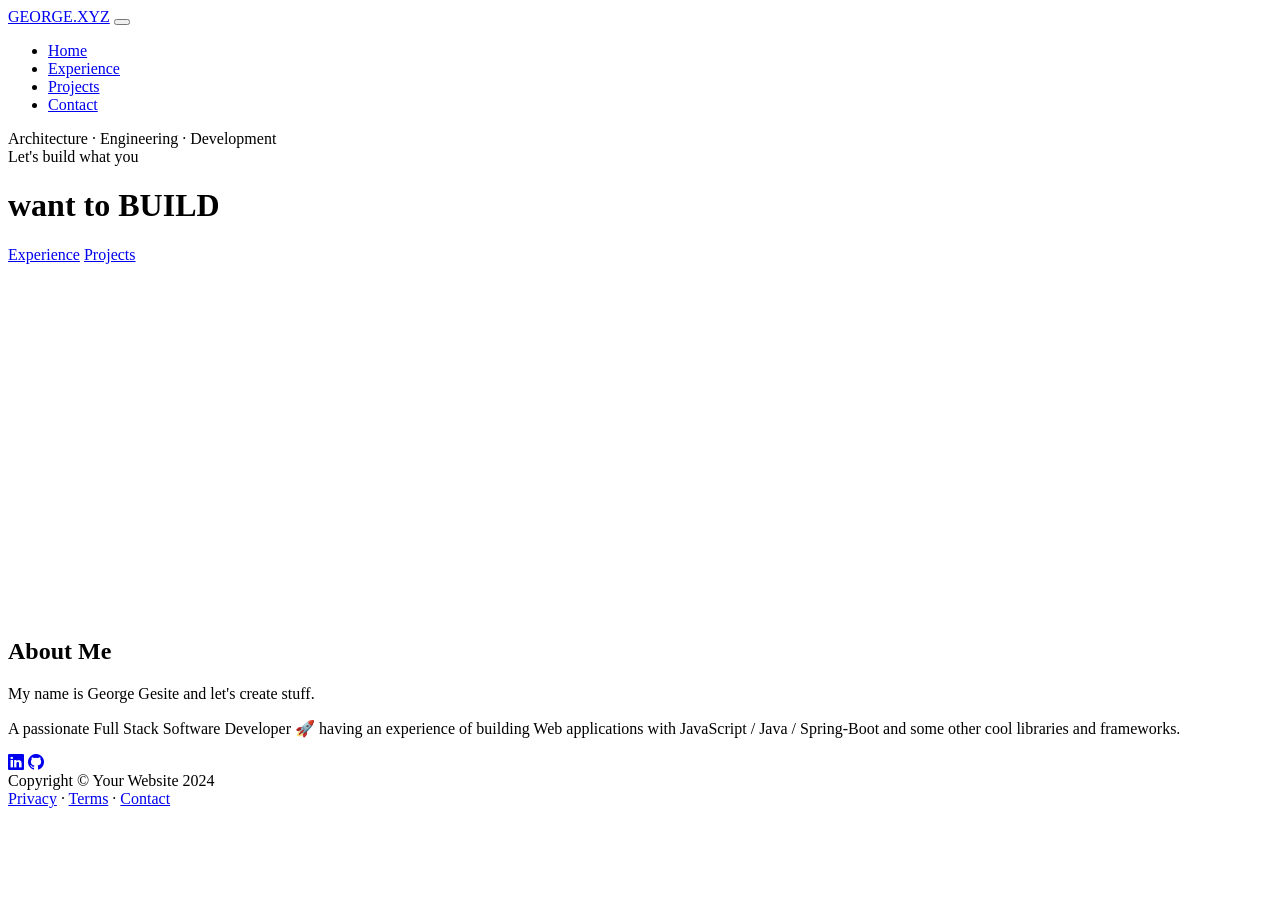
==== index.html @ ce818d2e "upload portfolio" ====
<!DOCTYPE html>
<html lang="en">
  <head>
    <meta charset="utf-8" />
    <meta
      name="viewport"
      content="width=device-width, initial-scale=1, shrink-to-fit=no"
    />
    <meta name="description" content="" />
    <meta name="author" content="" />
    <title>george.xyz</title>
    <!-- Favicon-->
    <link rel="icon" type="image/x-icon" href="assets/favicon.ico" />
    <!-- Custom Google font-->
    <link rel="preconnect" href="https://fonts.googleapis.com" />
    <link rel="preconnect" href="https://fonts.gstatic.com" crossorigin />
    <link
      href="https://fonts.googleapis.com/css2?family=Plus+Jakarta+Sans:wght@100;200;300;400;500;600;700;800;900&amp;display=swap"
      rel="stylesheet"
    />
    <!-- Bootstrap icons-->
    <link
      href="https://cdn.jsdelivr.net/npm/bootstrap-icons@1.8.1/font/bootstrap-icons.css"
      rel="stylesheet"
    />
    <!-- Core theme CSS (includes Bootstrap)-->
    <link href="css/styles.css" rel="stylesheet" />
  </head>
  <body class="d-flex flex-column h-100">
    <main class="flex-shrink-0">
      <!-- Navigation-->
      <nav class="navbar navbar-expand-lg navbar-light bg-white py-3">
        <div class="container px-5">
          <a class="navbar-brand" href="index.html"
            ><span class="fw-bolder text-primary">GEORGE.XYZ</span></a
          >
          <button
            class="navbar-toggler"
            type="button"
            data-bs-toggle="collapse"
            data-bs-target="#navbarSupportedContent"
            aria-controls="navbarSupportedContent"
            aria-expanded="false"
            aria-label="Toggle navigation"
          >
            <span class="navbar-toggler-icon"></span>
          </button>
          <div class="collapse navbar-collapse" id="navbarSupportedContent">
            <ul class="navbar-nav ms-auto mb-2 mb-lg-0 small fw-bolder">
              <li class="nav-item">
                <a class="nav-link" href="index.html">Home</a>
              </li>
              <li class="nav-item">
                <a class="nav-link" href="experience.html">Experience</a>
              </li>
              <li class="nav-item">
                <a class="nav-link" href="projects.html">Projects</a>
              </li>
              <li class="nav-item">
                <a class="nav-link" href="contact.html">Contact</a>
              </li>
            </ul>
          </div>
        </div>
      </nav>
      <!-- Header-->
      <header class="py-5">
        <div class="container px-5 pb-5">
          <div class="row gx-5 align-items-center justify-content-center">
            <div class="col-xxl-5">
              <!-- Header text content-->
              <div class="text-center text-xxl-start">
                <div
                  class="badge bg-gradient-primary-to-secondary text-white mb-4"
                >
                  <div class="text-uppercase">
                    Architecture &middot; Engineering &middot; Development
                  </div>
                </div>
                <div class="fs-3 fw-light text-muted">Let's build what you</div>
                <h1 class="display-3 fw-bolder mb-5">
                  <span class="text-gradient d-inline">want to BUILD</span>
                </h1>
                <div
                  class="d-grid gap-3 d-sm-flex justify-content-sm-center justify-content-xxl-start mb-3"
                >
                  <a
                    class="btn btn-primary btn-lg px-5 py-3 me-sm-3 fs-6 fw-bolder"
                    href="experience.html"
                    >Experience</a
                  >
                  <a
                    class="btn btn-outline-dark btn-lg px-5 py-3 fs-6 fw-bolder"
                    href="projects.html"
                    >Projects</a
                  >
                </div>
              </div>
            </div>
            <div class="col-xxl-5">
              <iframe
                src="https://giphy.com/embed/JqmupuTVZYaQX5s094"
                width="480"
                height="350"
                frameborder="0"
                class="giphy-embed"
                allowfullscreen
              ></iframe>
            </div>
          </div>
        </div>
      </header>
      <!-- About Section-->
      <section class="bg-light py-5">
        <div class="container px-5">
          <div class="row gx-5 justify-content-center">
            <div class="col-xxl-8">
              <div class="text-center my-5">
                <h2 class="display-5 fw-bolder">
                  <span class="text-gradient d-inline">About Me</span>
                </h2>
                <p class="lead fw-light mb-4">
                  My name is George Gesite and let's create stuff.
                </p>
                <p class="text-muted">
                  A passionate Full Stack Software Developer 🚀 having an
                  experience of building Web applications with JavaScript / Java
                  / Spring-Boot and some other cool libraries and frameworks.
                </p>
                <div class="d-flex justify-content-center fs-2 gap-4">
                  <a
                    class="text-gradient"
                    href="https://www.linkedin.com/in/george-gesite-106a61274/"
                    ><i class="bi bi-linkedin"></i
                  ></a>
                  <a
                    class="text-gradient"
                    href="https://github.com/georgegesite"
                    ><i class="bi bi-github"></i
                  ></a>
                </div>
              </div>
            </div>
          </div>
        </div>
      </section>
    </main>
    <!-- Footer-->
    <footer class="bg-white py-4 mt-auto">
      <div class="container px-5">
        <div
          class="row align-items-center justify-content-between flex-column flex-sm-row"
        >
          <div class="col-auto">
            <div class="small m-0">Copyright &copy; Your Website 2024</div>
          </div>
          <div class="col-auto">
            <a class="small" href="#!">Privacy</a>
            <span class="mx-1">&middot;</span>
            <a class="small" href="#!">Terms</a>
            <span class="mx-1">&middot;</span>
            <a class="small" href="#!">Contact</a>
          </div>
        </div>
      </div>
    </footer>
    <!-- Bootstrap core JS-->
    <script src="https://cdn.jsdelivr.net/npm/bootstrap@5.2.3/dist/js/bootstrap.bundle.min.js"></script>
    <!-- Core theme JS-->
    <script src="js/scripts.js"></script>
  </body>
</html>
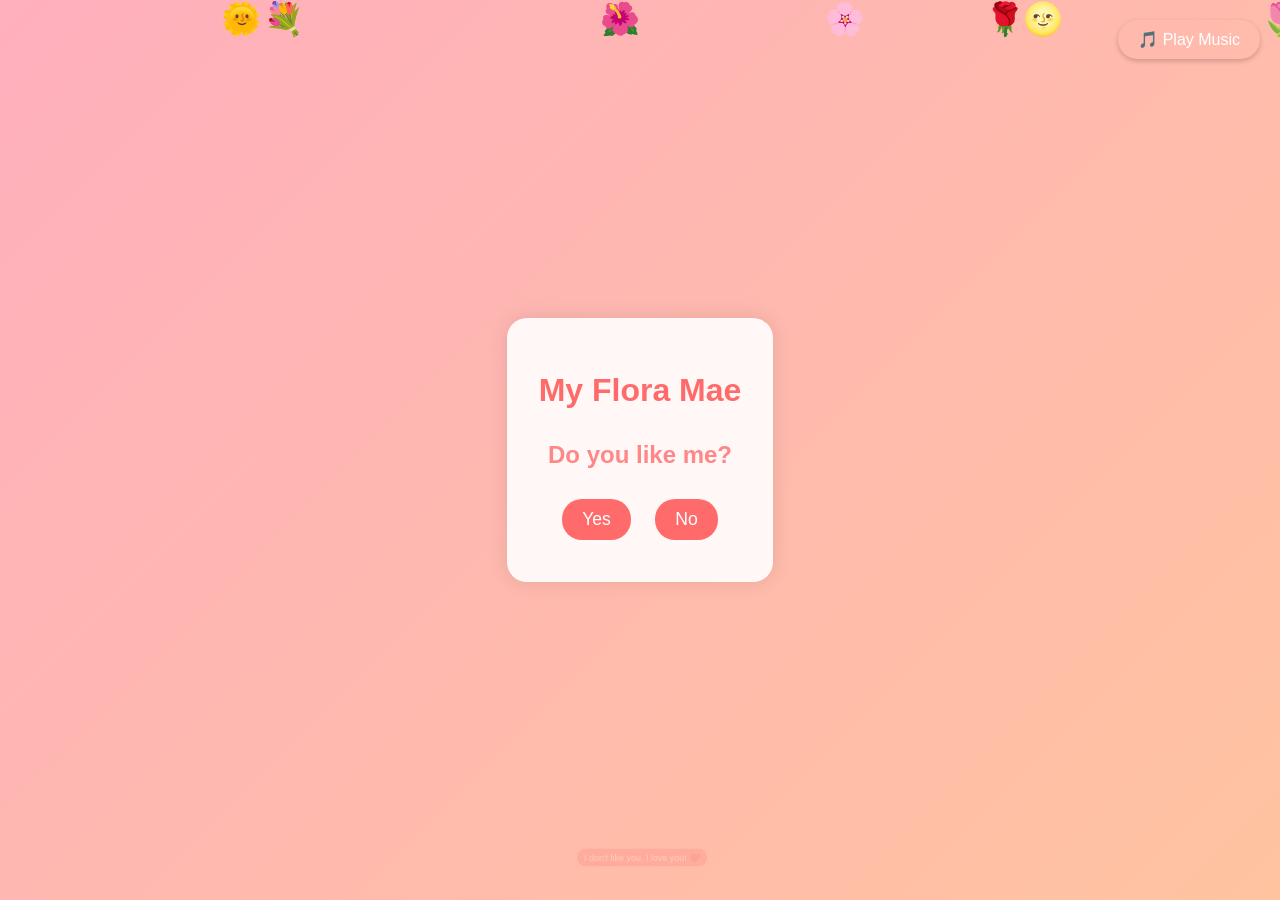
==== commit c7d82101: "[Chore]: Final implementation" ====
--- a/index.html
+++ b/index.html
@@ -1,172 +1,78 @@
 <!DOCTYPE html>
 <html lang="en">
-  <head>
-    <meta charset="utf-8" />
-    <meta
-      name="viewport"
-      content="width=device-width, initial-scale=1, shrink-to-fit=no"
-    />
-    <meta name="description" content="" />
-    <meta name="author" content="" />
-    <title>george.xyz</title>
-    <!-- Favicon-->
-    <link rel="icon" type="image/x-icon" href="assets/favicon.ico" />
-    <!-- Custom Google font-->
-    <link rel="preconnect" href="https://fonts.googleapis.com" />
-    <link rel="preconnect" href="https://fonts.gstatic.com" crossorigin />
-    <link
-      href="https://fonts.googleapis.com/css2?family=Plus+Jakarta+Sans:wght@100;200;300;400;500;600;700;800;900&amp;display=swap"
-      rel="stylesheet"
-    />
-    <!-- Bootstrap icons-->
-    <link
-      href="https://cdn.jsdelivr.net/npm/bootstrap-icons@1.8.1/font/bootstrap-icons.css"
-      rel="stylesheet"
-    />
-    <!-- Core theme CSS (includes Bootstrap)-->
-    <link href="css/styles.css" rel="stylesheet" />
-  </head>
-  <body class="d-flex flex-column h-100">
-    <main class="flex-shrink-0">
-      <!-- Navigation-->
-      <nav class="navbar navbar-expand-lg navbar-light bg-white py-3">
-        <div class="container px-5">
-          <a class="navbar-brand" href="index.html"
-            ><span class="fw-bolder text-primary">GEORGE.XYZ</span></a
-          >
-          <button
-            class="navbar-toggler"
-            type="button"
-            data-bs-toggle="collapse"
-            data-bs-target="#navbarSupportedContent"
-            aria-controls="navbarSupportedContent"
-            aria-expanded="false"
-            aria-label="Toggle navigation"
-          >
-            <span class="navbar-toggler-icon"></span>
-          </button>
-          <div class="collapse navbar-collapse" id="navbarSupportedContent">
-            <ul class="navbar-nav ms-auto mb-2 mb-lg-0 small fw-bolder">
-              <li class="nav-item">
-                <a class="nav-link" href="index.html">Home</a>
-              </li>
-              <li class="nav-item">
-                <a class="nav-link" href="experience.html">Experience</a>
-              </li>
-              <li class="nav-item">
-                <a class="nav-link" href="projects.html">Projects</a>
-              </li>
-              <li class="nav-item">
-                <a class="nav-link" href="contact.html">Contact</a>
-              </li>
-            </ul>
-          </div>
+<head>
+    <meta charset="UTF-8">
+    <meta name="viewport" content="width=device-width, initial-scale=1.0">
+    <!-- CUSTOMIZE: Browser tab title -->
+    <title>Important Question!</title>
+    <!-- Google Fonts -->
+    <link href="https://fonts.googleapis.com/css2?family=Dancing+Script:wght@400;700&family=Poppins:wght@300;400;600&display=swap" rel="stylesheet">
+    <!-- Styles -->
+    <link rel="stylesheet" href="styles.css">
+</head>
+<body>
+    <!-- Floating Background Elements -->
+    <div class="floating-elements">
+        <!-- Hearts and bears will be added here by JavaScript -->
+    </div>
+
+    <!-- Main Content Container -->
+    <div class="container">
+        <h1 id="valentineTitle"></h1>
+        
+        <!-- Music Player -->
+        <div id="musicControls" class="music-controls">
+            <button id="musicToggle" class="music-btn">🎵 Play Music</button>
+            <audio id="bgMusic" loop>
+                <source id="musicSource" type="audio/mpeg">
+                Your browser does not support the audio element.
+            </audio>
         </div>
-      </nav>
-      <!-- Header-->
-      <header class="py-5">
-        <div class="container px-5 pb-5">
-          <div class="row gx-5 align-items-center justify-content-center">
-            <div class="col-xxl-5">
-              <!-- Header text content-->
-              <div class="text-center text-xxl-start">
-                <div
-                  class="badge bg-gradient-primary-to-secondary text-white mb-4"
-                >
-                  <div class="text-uppercase">
-                    Architecture &middot; Engineering &middot; Development
-                  </div>
-                </div>
-                <div class="fs-3 fw-light text-muted">Let's build what you</div>
-                <h1 class="display-3 fw-bolder mb-5">
-                  <span class="text-gradient d-inline">want to BUILD</span>
-                </h1>
-                <div
-                  class="d-grid gap-3 d-sm-flex justify-content-sm-center justify-content-xxl-start mb-3"
-                >
-                  <a
-                    class="btn btn-primary btn-lg px-5 py-3 me-sm-3 fs-6 fw-bolder"
-                    href="experience.html"
-                    >Experience</a
-                  >
-                  <a
-                    class="btn btn-outline-dark btn-lg px-5 py-3 fs-6 fw-bolder"
-                    href="projects.html"
-                    >Projects</a
-                  >
-                </div>
-              </div>
+
+        <!-- First Question -->
+        <div class="question-section" id="question1">
+            <h2 id="question1Text"></h2>
+            <button class="cute-btn" onclick="moveButton(this)" id="yesBtn1"></button>
+            <button class="cute-btn" onclick="moveButton(this)" id="noBtn1"></button>
+            <!-- CUSTOMIZE: Secret answer text -->
+            <div class="secret-answer">
+                <button class="cute-btn special" onclick="showNextQuestion(2)" id="secretAnswerBtn"></button>
             </div>
-            <div class="col-xxl-5">
-              <iframe
-                src="https://giphy.com/embed/JqmupuTVZYaQX5s094"
-                width="480"
-                height="350"
-                frameborder="0"
-                class="giphy-embed"
-                allowfullscreen
-              ></iframe>
+        </div>
+
+        <!-- Second Question (Love Meter) -->
+        <div class="question-section hidden" id="question2">
+            <h2 id="question2Text"></h2>
+            <!-- Love meter settings: min="0" max="10000" -->
+            <div class="love-meter">
+                <input type="range" min="0" max="10000" value="100" class="slider" id="loveMeter">
+                <p>
+                    <span class="love-value-container"><span id="startText"></span> (<span id="loveValue">100</span>%)</span>
+                    <span id="extraLove" class="hidden"></span>
+                </p>
             </div>
-          </div>
+            <button class="cute-btn" onclick="showNextQuestion(3)" id="nextBtn"></button>
         </div>
-      </header>
-      <!-- About Section-->
-      <section class="bg-light py-5">
-        <div class="container px-5">
-          <div class="row gx-5 justify-content-center">
-            <div class="col-xxl-8">
-              <div class="text-center my-5">
-                <h2 class="display-5 fw-bolder">
-                  <span class="text-gradient d-inline">About Me</span>
-                </h2>
-                <p class="lead fw-light mb-4">
-                  My name is George Gesite and let's create stuff.
-                </p>
-                <p class="text-muted">
-                  A passionate Full Stack Software Developer 🚀 having an
-                  experience of building Web applications with JavaScript / Java
-                  / Spring-Boot and some other cool libraries and frameworks.
-                </p>
-                <div class="d-flex justify-content-center fs-2 gap-4">
-                  <a
-                    class="text-gradient"
-                    href="https://www.linkedin.com/in/george-gesite-106a61274/"
-                    ><i class="bi bi-linkedin"></i
-                  ></a>
-                  <a
-                    class="text-gradient"
-                    href="https://github.com/georgegesite"
-                    ><i class="bi bi-github"></i
-                  ></a>
-                </div>
-              </div>
-            </div>
-          </div>
+
+        <!-- Final Question -->
+        <div class="question-section hidden" id="question3">
+            <h2 id="question3Text"></h2>
+            <button class="cute-btn final-yes" onclick="celebrate()" id="yesBtn3"></button>
+            <button class="cute-btn" onclick="moveButton(this)" id="noBtn3"></button>
         </div>
-      </section>
-    </main>
-    <!-- Footer-->
-    <footer class="bg-white py-4 mt-auto">
-      <div class="container px-5">
-        <div
-          class="row align-items-center justify-content-between flex-column flex-sm-row"
-        >
-          <div class="col-auto">
-            <div class="small m-0">Copyright &copy; Your Website 2024</div>
-          </div>
-          <div class="col-auto">
-            <a class="small" href="#!">Privacy</a>
-            <span class="mx-1">&middot;</span>
-            <a class="small" href="#!">Terms</a>
-            <span class="mx-1">&middot;</span>
-            <a class="small" href="#!">Contact</a>
-          </div>
+
+        <!-- CUSTOMIZE: Celebration message -->
+        <div class="celebration hidden" id="celebration">
+            <h2 id="celebrationTitle"></h2>
+            <p class="celebration-text" id="celebrationMessage"></p>
+            <p class="celebration-text" id="celebrationEmojis"></p>
+            <img class="celebration-image" src="./assets/parisTicket.jpg" alt="Celebration"/>
         </div>
-      </div>
-    </footer>
-    <!-- Bootstrap core JS-->
-    <script src="https://cdn.jsdelivr.net/npm/bootstrap@5.2.3/dist/js/bootstrap.bundle.min.js"></script>
-    <!-- Core theme JS-->
-    <script src="js/scripts.js"></script>
-  </body>
-</html>
+    </div>
+
+    <!-- Scripts -->
+    <script src="config.js"></script>
+    <script src="theme.js"></script>
+    <script src="script.js"></script>
+</body>
+</html> 
--- a/styles.css
+++ b/styles.css
@@ -0,0 +1,336 @@
+/* CSS Variables - Will be updated by JavaScript */
+:root {
+    /* Colors */
+    --background-color-1: #ffafbd;
+    --background-color-2: #ffc3a0;
+    --button-color: #ff6b6b;
+    --button-hover: #ff8787;
+    --text-color: #ff4757;
+
+    /* Animations */
+    --float-duration: 15s;
+    --float-distance: 50px;
+    --bounce-speed: 0.5s;
+    --heart-explosion-size: 1.5;
+}
+
+body {
+    margin: 0;
+    min-height: 100vh;
+    display: flex;
+    justify-content: center;
+    align-items: center;
+    background: linear-gradient(135deg, var(--background-color-1), var(--background-color-2));
+    font-family: Arial, sans-serif;
+    overflow-x: hidden;
+}
+
+.container {
+    background: rgba(255, 255, 255, 0.9);
+    padding: 2rem;
+    border-radius: 20px;
+    box-shadow: 0 0 20px rgba(0, 0, 0, 0.1);
+    text-align: center;
+    max-width: 600px;
+    margin: 20px;
+    overflow: visible !important;
+}
+
+.celebration-image {
+    display: block;
+    margin: 20px auto 0;
+    max-width: 100%;      /* never wider than container */
+    height: auto;         /* keep aspect ratio */
+    border-radius: 16px;  /* optional: soft Valentine vibes */
+    box-shadow: 0 8px 20px rgba(0, 0, 0, 0.15);
+}
+
+.floating-elements {
+    position: fixed;
+    width: 100%;
+    height: 100%;
+    pointer-events: none;
+    z-index: 1;
+}
+
+.heart, .bear {
+    position: absolute;
+    font-size: 2rem;
+    animation: float var(--float-duration) linear infinite;
+}
+
+@keyframes float {
+    0% {
+        transform: translateY(100vh) translateX(0);
+    }
+    100% {
+        transform: translateY(-100px) translateX(var(--float-distance));
+    }
+}
+
+.cute-btn {
+    background: var(--button-color);
+    border: none;
+    padding: 10px 20px;
+    margin: 10px;
+    border-radius: 20px;
+    color: white;
+    font-size: 1.1rem;
+    cursor: pointer;
+    transition: transform 0.3s, background 0.3s;
+}
+
+@keyframes pulse {
+    0% { transform: scale(1); }
+    100% { transform: scale(1.4); }
+}
+
+.cute-btn.grow {
+    animation: pulse 0.6s infinite alternate;
+}
+
+.cute-btn:hover {
+    transform: scale(1.1);
+    background: var(--button-hover);
+}
+
+.hidden {
+    display: none;
+}
+
+.disabled-btn {
+    opacity: 0.7;
+    cursor: not-allowed;
+    pointer-events: none;
+}
+
+.secret-answer {
+    position: fixed;
+    bottom: 20px;
+    /* right: 20px; */
+    margin-top: 0;
+    opacity: 0.2;
+    transition: opacity 0.3s;
+    transform: scale(0.7);
+    z-index: 2;
+    animation: subtle-hint 2s infinite alternate;
+    animation-delay: 5s;
+}
+
+.secret-answer .cute-btn {
+    font-size: 0.8rem;
+    padding: 5px 10px;
+}
+
+.secret-answer:hover {
+    opacity: 1;
+    animation: none;
+}
+
+.love-meter {
+    position: relative;
+    width: 100%;
+    margin: 20px auto;
+    overflow: visible;
+    padding: 10px 0;
+}
+
+.love-meter p {
+    font-size: 1.2em;
+    margin: 15px 0;
+    color: var(--text-color);
+    transition: all 0.3s ease;
+    display: flex;
+    flex-direction: column;
+    align-items: center;
+    gap: 8px;
+}
+
+.slider {
+    width: 100%;
+    height: 25px;
+    background: linear-gradient(to right, #ff6b6b, #ff8787, #ffb8b8);
+    -webkit-appearance: none;
+    appearance: none;
+    outline: none;
+    position: relative;
+    border-radius: 15px;
+    box-shadow: 0 4px 15px rgba(255, 107, 107, 0.2);
+    transition: all 0.3s ease;
+}
+
+.slider:hover {
+    transform: scale(1.02);
+    box-shadow: 0 6px 20px rgba(255, 107, 107, 0.3);
+}
+
+/* Ensure track is visible */
+.slider::-webkit-slider-runnable-track,
+.slider::-moz-range-track {
+    width: 100%;
+    height: 25px;
+    background: linear-gradient(to right, #ff6b6b, #ff8787, #ffb8b8);
+    border-radius: 15px;
+    border: 2px solid rgba(255, 255, 255, 0.5);
+}
+
+/* Ensure thumb is properly styled */
+.slider::-webkit-slider-thumb {
+    -webkit-appearance: none;
+    width: 35px;
+    height: 35px;
+    background: linear-gradient(135deg, #ff4757, #ff6b6b);
+    border-radius: 50%;
+    cursor: pointer;
+    box-shadow: 0 2px 10px rgba(255, 71, 87, 0.3);
+    position: relative;
+    z-index: 10;
+    margin-top: -5px;
+    border: 3px solid white;
+    transition: all 0.2s ease;
+}
+
+.slider::-webkit-slider-thumb:hover {
+    transform: scale(1.1);
+    box-shadow: 0 4px 15px rgba(255, 71, 87, 0.4);
+}
+
+.slider::-moz-range-thumb {
+    width: 35px;
+    height: 35px;
+    background: linear-gradient(135deg, #ff4757, #ff6b6b);
+    border-radius: 50%;
+    cursor: pointer;
+    box-shadow: 0 2px 10px rgba(255, 71, 87, 0.3);
+    position: relative;
+    z-index: 10;
+    border: 3px solid white;
+    transition: all 0.2s ease;
+}
+
+.slider::-moz-range-thumb:hover {
+    transform: scale(1.1);
+    box-shadow: 0 4px 15px rgba(255, 71, 87, 0.4);
+}
+
+#extraLove {
+    color: #ff6b6b;
+    font-weight: bold;
+    animation: bounce 0.5s infinite alternate;
+    display: block;
+    padding: 5px 10px;
+    border-radius: 10px;
+    background: rgba(255, 107, 107, 0.1);
+    text-shadow: 0 2px 4px rgba(255, 71, 87, 0.2);
+    transition: all 0.3s ease;
+    margin-top: 5px;
+}
+
+#extraLove.super-love {
+    background: rgba(255, 107, 107, 0.2);
+    font-size: 1.2em;
+    padding: 8px 15px;
+    box-shadow: 0 4px 15px rgba(255, 71, 87, 0.2);
+}
+
+#loveValue {
+    font-weight: bold;
+    color: #ff4757;
+    font-size: 1.3em;
+    transition: all 0.3s ease;
+}
+
+.love-value-container {
+    display: inline-flex;
+    align-items: center;
+    gap: 5px;
+}
+
+@keyframes bounce {
+    from {
+        transform: scale(1);
+    }
+    to {
+        transform: scale(1.2);
+    }
+}
+
+.hearts-explosion {
+    font-size: 2rem;
+    animation: explode 1s ease-out forwards;
+    margin-top: 30px;
+}
+
+@keyframes explode {
+    0% {
+        transform: scale(0);
+    }
+    50% {
+        transform: scale(var(--heart-explosion-size));
+    }
+    100% {
+        transform: scale(1);
+    }
+}
+
+h1, h2 {
+    font-family: Arial, sans-serif;
+    font-weight: 700;
+}
+
+h1 {
+    color: #ff6b6b;
+    margin-bottom: 2rem;
+}
+
+h2 {
+    color: #ff8787;
+}
+
+.super-love {
+    font-size: 1.5em;
+    color: #ff4757;
+    font-weight: bold;
+    transform: scale(1.2);
+    display: inline-block;
+    text-shadow: 2px 2px 4px rgba(255, 71, 87, 0.3);
+}
+
+
+.celebration-text {
+    font-size: 3em;
+    color: #ff4757;
+    font-weight: bold;
+    margin: 30px 0;
+    animation: bounce var(--bounce-speed) infinite alternate;
+    text-shadow: 2px 2px 4px rgba(255, 71, 87, 0.3);
+}
+
+@keyframes subtle-hint {
+    0% { opacity: 0.2; }
+    100% { opacity: 0.3; }
+}
+
+.music-controls {
+    position: fixed;
+    top: 20px;
+    right: 20px;
+    z-index: 1000;
+}
+
+.music-btn {
+    background: var(--primary-color);
+    color: white;
+    border: none;
+    padding: 10px 20px;
+    border-radius: 20px;
+    cursor: pointer;
+    font-size: 16px;
+    transition: all 0.3s ease;
+    box-shadow: 0 2px 5px rgba(0,0,0,0.2);
+}
+
+.music-btn:hover {
+    transform: scale(1.05);
+    background: var(--secondary-color);
+} 
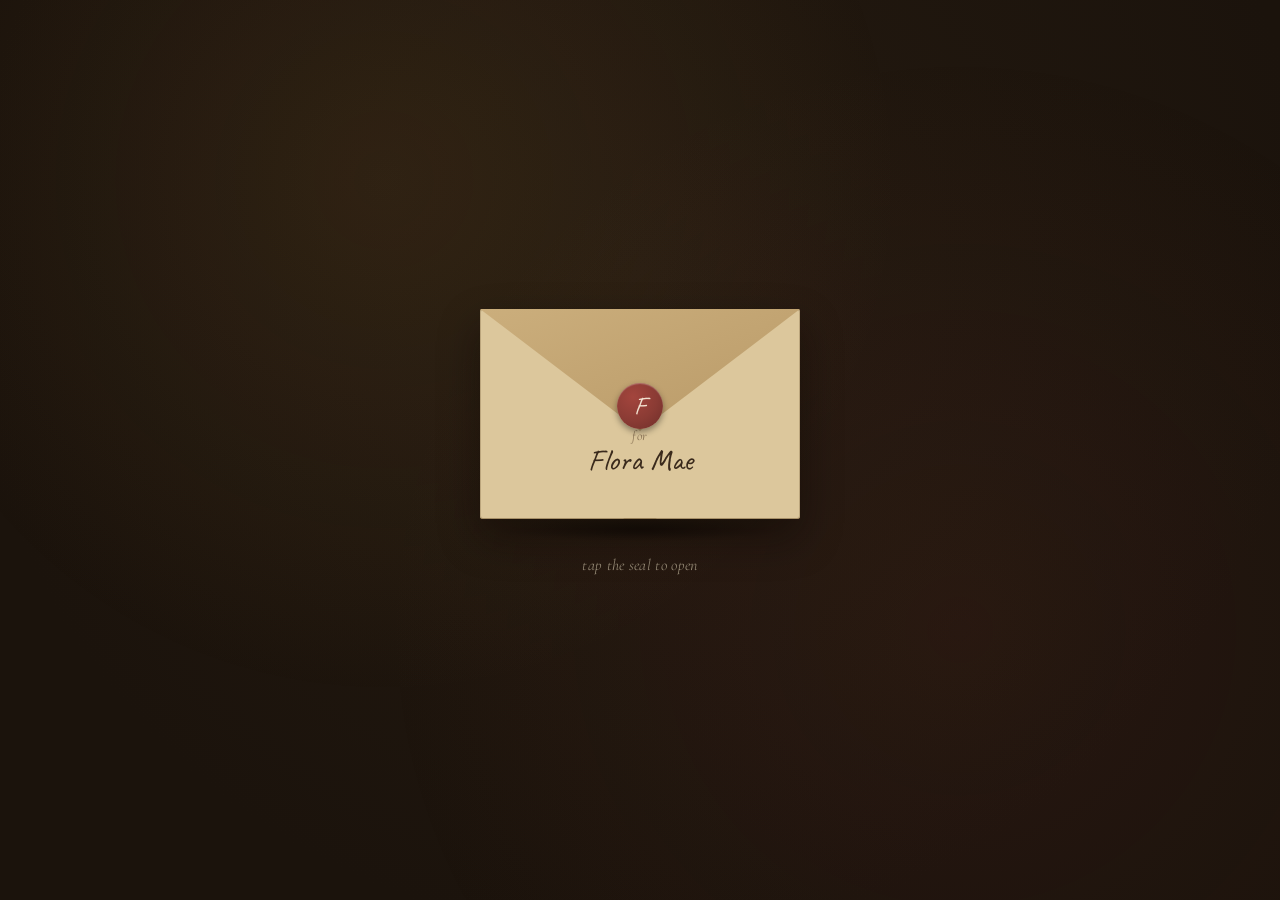
==== commit 454cd78f: "Init Commit: Sept" ====
--- a/index.html
+++ b/index.html
@@ -1,78 +1,54 @@
 <!DOCTYPE html>
 <html lang="en">
 <head>
-    <meta charset="UTF-8">
-    <meta name="viewport" content="width=device-width, initial-scale=1.0">
-    <!-- CUSTOMIZE: Browser tab title -->
-    <title>Important Question!</title>
-    <!-- Google Fonts -->
-    <link href="https://fonts.googleapis.com/css2?family=Dancing+Script:wght@400;700&family=Poppins:wght@300;400;600&display=swap" rel="stylesheet">
-    <!-- Styles -->
-    <link rel="stylesheet" href="styles.css">
+<meta charset="UTF-8">
+<meta name="viewport" content="width=device-width, initial-scale=1.0">
+<title>For Flora Mae</title>
+<link rel="preconnect" href="https://fonts.googleapis.com">
+<link rel="preconnect" href="https://fonts.gstatic.com" crossorigin>
+<link href="https://fonts.googleapis.com/css2?family=Caveat:wght@500;600&family=EB+Garamond:ital,wght@0,400;0,500;1,400&family=Cormorant+Garamond:ital@1&display=swap" rel="stylesheet">
+<link rel="stylesheet" href="style.css">
 </head>
 <body>
-    <!-- Floating Background Elements -->
-    <div class="floating-elements">
-        <!-- Hearts and bears will be added here by JavaScript -->
-    </div>
 
-    <!-- Main Content Container -->
-    <div class="container">
-        <h1 id="valentineTitle"></h1>
-        
-        <!-- Music Player -->
-        <div id="musicControls" class="music-controls">
-            <button id="musicToggle" class="music-btn">🎵 Play Music</button>
-            <audio id="bgMusic" loop>
-                <source id="musicSource" type="audio/mpeg">
-                Your browser does not support the audio element.
-            </audio>
-        </div>
+  <!-- ambient drifting light, purely decorative -->
+  <div class="haze" aria-hidden="true"></div>
 
-        <!-- First Question -->
-        <div class="question-section" id="question1">
-            <h2 id="question1Text"></h2>
-            <button class="cute-btn" onclick="moveButton(this)" id="yesBtn1"></button>
-            <button class="cute-btn" onclick="moveButton(this)" id="noBtn1"></button>
-            <!-- CUSTOMIZE: Secret answer text -->
-            <div class="secret-answer">
-                <button class="cute-btn special" onclick="showNextQuestion(2)" id="secretAnswerBtn"></button>
-            </div>
-        </div>
+  <!-- STAGE ONE: the closed envelope -->
+  <main id="envelope-stage" class="stage">
+    <button id="envelope" class="envelope" aria-label="Open the letter">
+      <span class="envelope__shadow" aria-hidden="true"></span>
+      <span class="envelope__back" aria-hidden="true"></span>
+      <span class="envelope__flap" aria-hidden="true"></span>
+      <span class="envelope__body" aria-hidden="true"></span>
+      <span class="envelope__seal" aria-hidden="true">F</span>
+      <span class="envelope__label">
+        <span class="envelope__to">for</span>
+        <span class="envelope__name">Flora Mae</span>
+      </span>
+    </button>
+    <p class="stage__hint">tap the seal to open</p>
+  </main>
 
-        <!-- Second Question (Love Meter) -->
-        <div class="question-section hidden" id="question2">
-            <h2 id="question2Text"></h2>
-            <!-- Love meter settings: min="0" max="10000" -->
-            <div class="love-meter">
-                <input type="range" min="0" max="10000" value="100" class="slider" id="loveMeter">
-                <p>
-                    <span class="love-value-container"><span id="startText"></span> (<span id="loveValue">100</span>%)</span>
-                    <span id="extraLove" class="hidden"></span>
-                </p>
-            </div>
-            <button class="cute-btn" onclick="showNextQuestion(3)" id="nextBtn"></button>
-        </div>
+  <!-- STAGE TWO: the unfolded letter -->
+  <section id="letter-stage" class="stage stage--letter" aria-hidden="true">
+    <article class="letter">
+      <header class="letter__head">
+        <p class="letter__place-date" id="letter-date"></p>
+      </header>
 
-        <!-- Final Question -->
-        <div class="question-section hidden" id="question3">
-            <h2 id="question3Text"></h2>
-            <button class="cute-btn final-yes" onclick="celebrate()" id="yesBtn3"></button>
-            <button class="cute-btn" onclick="moveButton(this)" id="noBtn3"></button>
-        </div>
+      <p class="letter__recipient" id="letter-recipient"></p>
 
-        <!-- CUSTOMIZE: Celebration message -->
-        <div class="celebration hidden" id="celebration">
-            <h2 id="celebrationTitle"></h2>
-            <p class="celebration-text" id="celebrationMessage"></p>
-            <p class="celebration-text" id="celebrationEmojis"></p>
-            <img class="celebration-image" src="./assets/parisTicket.jpg" alt="Celebration"/>
-        </div>
-    </div>
+      <div class="letter__body" id="letter-body"></div>
 
-    <!-- Scripts -->
-    <script src="config.js"></script>
-    <script src="theme.js"></script>
-    <script src="script.js"></script>
+      <footer class="letter__sign" id="letter-sign">
+        <p class="letter__closing" id="letter-closing"></p>
+        <p class="letter__signature" id="letter-signature"></p>
+      </footer>
+    </article>
+  </section>
+
+  <script src="data.js"></script>
+  <script src="script.js"></script>
 </body>
-</html> +</html>
--- a/style.css
+++ b/style.css
@@ -0,0 +1,442 @@
+/* ============================================================
+   Tokens
+   ============================================================ */
+:root {
+  --dusk-1: #1b130c;
+  --dusk-2: #241a10;
+
+  --paper: #f1e5c9;
+  --paper-deep: #e6d6ab;
+  --paper-edge: #d9c495;
+
+  --ink: #3a2a1c;
+  --ink-soft: #6b543a;
+  --ink-faint: #9b8262;
+
+  --wine: #8a3b34;
+  --wine-deep: #6e2e29;
+  --gold: #b9863f;
+
+  --envelope-front: #dcc79c;
+  --envelope-flap: #cbae7c;
+  --envelope-flap-shade: #b99a68;
+
+  --font-hand: 'Caveat', cursive;
+  --font-body: 'EB Garamond', serif;
+  --font-italic: 'Cormorant Garamond', serif;
+
+  --ease: cubic-bezier(0.6, 0, 0.15, 1);
+}
+
+* { box-sizing: border-box; }
+
+html, body {
+  margin: 0;
+  padding: 0;
+  min-height: 100%;
+  background: radial-gradient(ellipse at 50% 30%, var(--dusk-2), var(--dusk-1) 75%);
+  color: var(--ink);
+  font-family: var(--font-body);
+  overflow-x: hidden;
+}
+
+body { position: relative; }
+
+button { font: inherit; }
+
+:focus-visible {
+  outline: 2px solid var(--gold);
+  outline-offset: 4px;
+}
+
+/* faint drifting warmth in the background, like candlelight on a wall */
+.haze {
+  position: fixed;
+  inset: 0;
+  pointer-events: none;
+  z-index: 0;
+  background:
+    radial-gradient(circle at 30% 20%, rgba(185, 134, 63, 0.10), transparent 45%),
+    radial-gradient(circle at 75% 70%, rgba(138, 59, 52, 0.10), transparent 50%);
+  animation: haze-drift 18s ease-in-out infinite alternate;
+}
+
+@keyframes haze-drift {
+  from { transform: translate3d(0, 0, 0) scale(1); }
+  to   { transform: translate3d(-2%, 2%, 0) scale(1.05); }
+}
+
+/* ============================================================
+   Stage shell
+   ============================================================ */
+.stage {
+  position: relative;
+  z-index: 1;
+  min-height: 100svh;
+  display: flex;
+  flex-direction: column;
+  align-items: center;
+  justify-content: center;
+  padding: 2rem 1.25rem;
+}
+
+.stage--letter {
+  display: none;
+  min-height: 100svh;
+  align-items: flex-start;
+  padding: 4rem 1.25rem 6rem;
+  opacity: 0;
+  transition: opacity 0.9s var(--ease);
+}
+
+.stage--letter.is-visible {
+  display: flex;
+  opacity: 1;
+}
+
+#envelope-stage {
+  transition: opacity 0.6s var(--ease), transform 0.6s var(--ease);
+}
+
+#envelope-stage.is-leaving {
+  opacity: 0;
+  transform: scale(0.96);
+  pointer-events: none;
+}
+
+.stage__hint {
+  margin-top: 2.25rem;
+  font-family: var(--font-italic);
+  font-style: italic;
+  font-size: 1rem;
+  color: rgba(241, 229, 201, 0.55);
+  letter-spacing: 0.02em;
+}
+
+/* ============================================================
+   Envelope
+   ============================================================ */
+.envelope {
+  position: relative;
+  width: min(320px, 78vw);
+  height: min(210px, 51vw);
+  background: none;
+  border: none;
+  padding: 0;
+  cursor: pointer;
+  perspective: 1000px;
+  -webkit-tap-highlight-color: transparent;
+}
+
+.envelope__shadow {
+  position: absolute;
+  left: 6%;
+  right: 6%;
+  bottom: -22px;
+  height: 24px;
+  background: radial-gradient(ellipse, rgba(0,0,0,0.5), transparent 70%);
+  filter: blur(2px);
+  transition: opacity 0.6s var(--ease);
+}
+
+.envelope__back {
+  position: absolute;
+  inset: 0;
+  border-radius: 3px;
+  background: var(--envelope-flap-shade);
+}
+
+.envelope__body {
+  position: absolute;
+  inset: 0;
+  border-radius: 3px;
+  background: var(--envelope-front);
+  box-shadow:
+    0 18px 40px rgba(10, 6, 2, 0.45),
+    inset 0 0 0 1px rgba(90, 64, 30, 0.25);
+}
+
+.envelope__body::before,
+.envelope__body::after {
+  content: "";
+  position: absolute;
+  bottom: 0;
+  width: 55%;
+  height: 62%;
+  border-bottom: 1px solid rgba(90, 64, 30, 0.22);
+}
+
+.envelope__body::before {
+  left: 0;
+  border-right: 1px solid rgba(90, 64, 30, 0.22);
+  clip-path: polygon(0 100%, 0 0, 100% 100%);
+}
+
+.envelope__body::after {
+  right: 0;
+  border-left: 1px solid rgba(90, 64, 30, 0.22);
+  clip-path: polygon(100% 100%, 100% 0, 0 100%);
+}
+
+.envelope__flap {
+  position: absolute;
+  top: 0;
+  left: 0;
+  width: 100%;
+  height: 58%;
+  background: linear-gradient(160deg, var(--envelope-flap), var(--envelope-flap-shade));
+  clip-path: polygon(0 0, 100% 0, 50% 100%);
+  transform-origin: top center;
+  transform-style: preserve-3d;
+  transition: transform 1.1s var(--ease);
+  z-index: 3;
+  box-shadow: inset 0 -1px 0 rgba(90, 64, 30, 0.2);
+}
+
+.envelope__seal {
+  position: absolute;
+  top: 46%;
+  left: 50%;
+  width: 46px;
+  height: 46px;
+  transform: translate(-50%, -50%);
+  border-radius: 50%;
+  background: radial-gradient(circle at 35% 30%, #a3453d, var(--wine) 55%, var(--wine-deep) 100%);
+  box-shadow: 0 3px 6px rgba(0,0,0,0.4), inset 0 1px 1px rgba(255,255,255,0.25);
+  color: #f1e0cf;
+  font-family: var(--font-hand);
+  font-size: 1.6rem;
+  line-height: 46px;
+  text-align: center;
+  z-index: 5;
+  transition: transform 0.6s var(--ease), opacity 0.6s var(--ease);
+}
+
+.envelope__label {
+  position: absolute;
+  left: 0;
+  right: 0;
+  bottom: 20%;
+  z-index: 2;
+  display: flex;
+  flex-direction: column;
+  align-items: center;
+  color: var(--ink-soft);
+}
+
+.envelope__to {
+  font-family: var(--font-italic);
+  font-style: italic;
+  font-size: 0.85rem;
+  letter-spacing: 0.04em;
+  opacity: 0.75;
+}
+
+.envelope__name {
+  font-family: var(--font-hand);
+  font-size: 1.9rem;
+  line-height: 1.1;
+  color: var(--ink);
+}
+
+/* --- opening sequence --- */
+#envelope-stage.is-opening .envelope__flap {
+  transform: rotateX(-165deg) translateY(1px);
+}
+
+#envelope-stage.is-opening .envelope__seal {
+  opacity: 0;
+  transform: translate(-50%, -50%) scale(0.4) rotate(12deg);
+}
+
+#envelope-stage.is-opening .envelope__shadow {
+  opacity: 0.5;
+}
+
+.envelope:hover .envelope__flap {
+  filter: brightness(1.04);
+}
+
+/* a sliver of paper rising out of the envelope once it opens */
+.envelope::after {
+  content: "";
+  position: absolute;
+  left: 12%;
+  right: 12%;
+  bottom: 34%;
+  height: 40%;
+  background: var(--paper);
+  border-radius: 2px 2px 0 0;
+  box-shadow: 0 -2px 6px rgba(0,0,0,0.15);
+  transform: translateY(20%);
+  opacity: 0;
+  transition: transform 0.8s 0.5s var(--ease), opacity 0.5s 0.5s var(--ease);
+  z-index: 2;
+}
+
+#envelope-stage.is-opening .envelope::after {
+  transform: translateY(-92%);
+  opacity: 1;
+}
+
+/* ============================================================
+   Letter
+   ============================================================ */
+.letter {
+  position: relative;
+  width: min(640px, 100%);
+  margin: 0 auto;
+  padding: clamp(2.25rem, 6vw, 4.5rem) clamp(1.5rem, 6vw, 4rem) 4rem;
+  background: var(--paper);
+  background-image:
+    linear-gradient(var(--paper), var(--paper)),
+    repeating-linear-gradient(
+      to bottom,
+      transparent 0,
+      transparent 168px,
+      rgba(107, 84, 58, 0.08) 169px,
+      transparent 170px
+    );
+  border-radius: 2px;
+  box-shadow:
+    0 30px 60px rgba(5, 3, 1, 0.5),
+    0 2px 0 var(--paper-edge);
+}
+
+.letter::before {
+  /* soft vignette + worn corner, suggests a page carried around a while */
+  content: "";
+  position: absolute;
+  inset: 0;
+  pointer-events: none;
+  background:
+    radial-gradient(ellipse at 8% 4%, rgba(107, 84, 58, 0.16), transparent 22%),
+    radial-gradient(ellipse at 96% 98%, rgba(107, 84, 58, 0.14), transparent 24%),
+    radial-gradient(ellipse at 50% 0%, rgba(0,0,0,0.05), transparent 30%);
+}
+
+.letter__head {
+  display: flex;
+  justify-content: flex-end;
+  margin-bottom: 1.5rem;
+}
+
+.letter__place-date {
+  margin: 0;
+  font-family: var(--font-italic);
+  font-style: italic;
+  font-size: 0.95rem;
+  color: var(--ink-faint);
+  opacity: 0;
+}
+
+.letter__recipient {
+  font-family: var(--font-hand);
+  font-size: clamp(2rem, 5vw, 2.6rem);
+  color: var(--ink);
+  margin: 0 0 1.75rem;
+  opacity: 0;
+}
+
+.letter__body {
+  display: flex;
+  flex-direction: column;
+  gap: 1.15rem;
+}
+
+.letter__body p {
+  margin: 0;
+  font-size: clamp(1.05rem, 2.1vw, 1.18rem);
+  line-height: 1.8;
+  color: var(--ink);
+  max-width: 62ch;
+  opacity: 0;
+  transform: translateY(10px);
+}
+
+.letter__sign {
+  margin-top: 2.5rem;
+  text-align: right;
+}
+
+.letter__closing {
+  margin: 0;
+  font-family: var(--font-italic);
+  font-style: italic;
+  font-size: 1.05rem;
+  color: var(--ink-soft);
+  opacity: 0;
+}
+
+.letter__signature {
+  margin: 0.15rem 0 0;
+  font-family: var(--font-hand);
+  font-size: clamp(2.1rem, 6vw, 2.8rem);
+  color: var(--wine-deep);
+  opacity: 0;
+}
+
+/* orchestrated reveal, played once when the letter stage becomes visible */
+.stage--letter.is-visible .letter__place-date,
+.stage--letter.is-visible .letter__recipient,
+.stage--letter.is-visible .letter__body p,
+.stage--letter.is-visible .letter__closing,
+.stage--letter.is-visible .letter__signature {
+  animation: rise-in 0.9s var(--ease) forwards;
+}
+
+.stage--letter.is-visible .letter__place-date { animation-delay: 0.05s; }
+.stage--letter.is-visible .letter__recipient  { animation-delay: 0.25s; }
+
+.stage--letter.is-visible .letter__body p:nth-child(1)  { animation-delay: 0.45s; }
+.stage--letter.is-visible .letter__body p:nth-child(2)  { animation-delay: 0.65s; }
+.stage--letter.is-visible .letter__body p:nth-child(3)  { animation-delay: 0.85s; }
+.stage--letter.is-visible .letter__body p:nth-child(4)  { animation-delay: 1.05s; }
+.stage--letter.is-visible .letter__body p:nth-child(5)  { animation-delay: 1.25s; }
+.stage--letter.is-visible .letter__body p:nth-child(6)  { animation-delay: 1.45s; }
+.stage--letter.is-visible .letter__body p:nth-child(7)  { animation-delay: 1.65s; }
+.stage--letter.is-visible .letter__body p:nth-child(8)  { animation-delay: 1.85s; }
+.stage--letter.is-visible .letter__body p:nth-child(9)  { animation-delay: 2.05s; }
+.stage--letter.is-visible .letter__body p:nth-child(10) { animation-delay: 2.25s; }
+
+.stage--letter.is-visible .letter__closing   { animation-delay: 2.5s; }
+.stage--letter.is-visible .letter__signature { animation-delay: 2.7s; }
+
+@keyframes rise-in {
+  to { opacity: 1; transform: translateY(0); }
+}
+
+/* ============================================================
+   Small screens
+   ============================================================ */
+@media (max-width: 420px) {
+  .letter { padding: 2rem 1.25rem 3rem; }
+  .letter__sign { text-align: left; }
+}
+
+/* ============================================================
+   Reduced motion
+   ============================================================ */
+@media (prefers-reduced-motion: reduce) {
+  .haze { animation: none; }
+
+  .envelope__flap,
+  .envelope__seal,
+  .envelope::after,
+  .envelope__shadow,
+  #envelope-stage {
+    transition: none !important;
+  }
+
+  .stage--letter { transition: none; }
+
+  .stage--letter.is-visible .letter__place-date,
+  .stage--letter.is-visible .letter__recipient,
+  .stage--letter.is-visible .letter__body p,
+  .stage--letter.is-visible .letter__closing,
+  .stage--letter.is-visible .letter__signature {
+    animation: none !important;
+    opacity: 1 !important;
+    transform: none !important;
+  }
+}
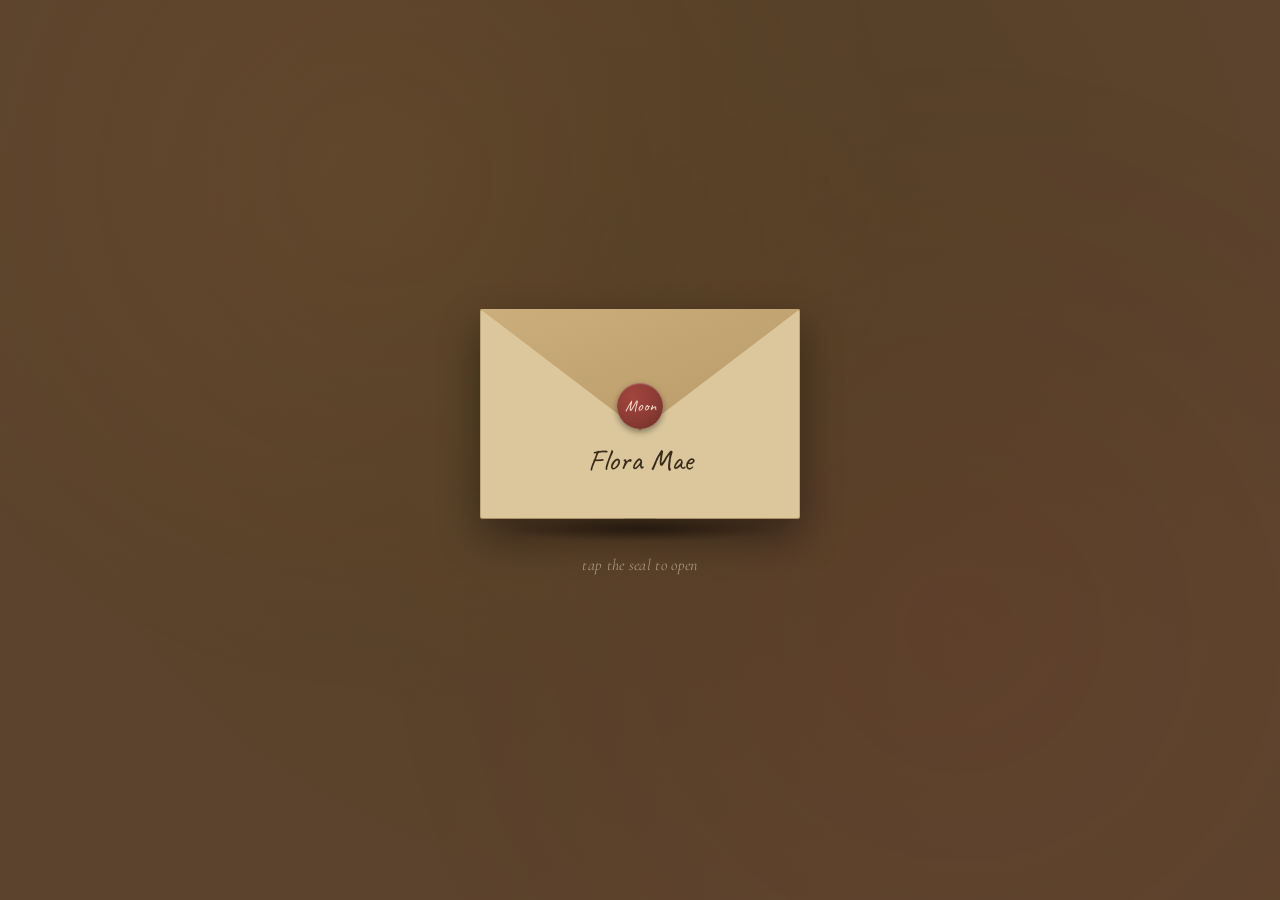
==== commit fe205304: "Final Commit: Love letter" ====
--- a/index.html
+++ b/index.html
@@ -21,9 +21,9 @@
       <span class="envelope__back" aria-hidden="true"></span>
       <span class="envelope__flap" aria-hidden="true"></span>
       <span class="envelope__body" aria-hidden="true"></span>
-      <span class="envelope__seal" aria-hidden="true">F</span>
+      <span class="envelope__seal" aria-hidden="true">Moon</span>
       <span class="envelope__label">
-        <span class="envelope__to">for</span>
+        <span class="envelope__to"></span>
         <span class="envelope__name">Flora Mae</span>
       </span>
     </button>
--- a/style.css
+++ b/style.css
@@ -2,8 +2,8 @@
    Tokens
    ============================================================ */
 :root {
-  --dusk-1: #1b130c;
-  --dusk-2: #241a10;
+  --dusk-1: #5c432d;
+  --dusk-2: #533e25;
 
   --paper: #f1e5c9;
   --paper-deep: #e6d6ab;
@@ -205,7 +205,7 @@
   box-shadow: 0 3px 6px rgba(0,0,0,0.4), inset 0 1px 1px rgba(255,255,255,0.25);
   color: #f1e0cf;
   font-family: var(--font-hand);
-  font-size: 1.6rem;
+  font-size: 1rem;
   line-height: 46px;
   text-align: center;
   z-index: 5;
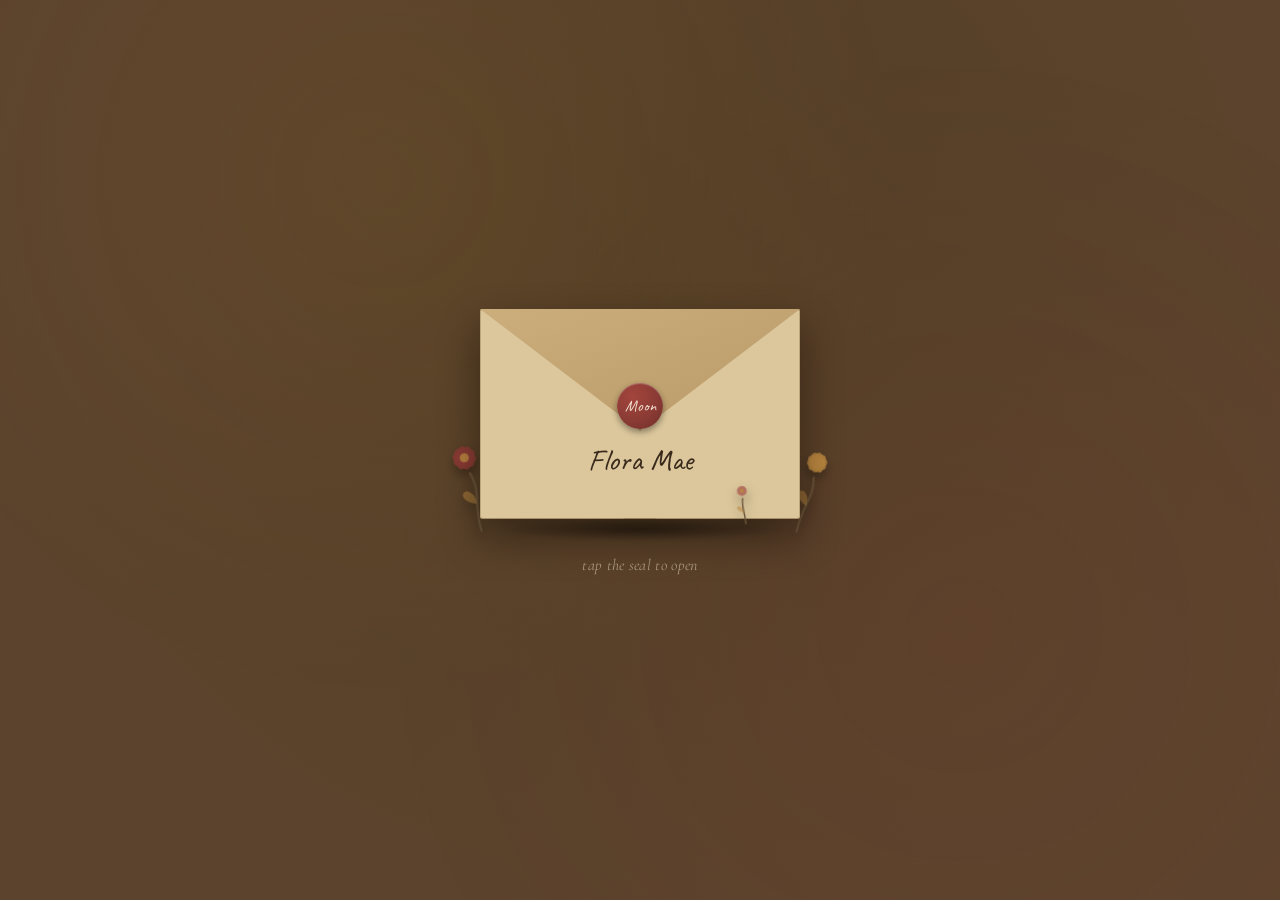
==== commit a33787e9: "Add flowers" ====
--- a/index.html
+++ b/index.html
@@ -16,17 +16,60 @@
 
   <!-- STAGE ONE: the closed envelope -->
   <main id="envelope-stage" class="stage">
-    <button id="envelope" class="envelope" aria-label="Open the letter">
-      <span class="envelope__shadow" aria-hidden="true"></span>
-      <span class="envelope__back" aria-hidden="true"></span>
-      <span class="envelope__flap" aria-hidden="true"></span>
-      <span class="envelope__body" aria-hidden="true"></span>
-      <span class="envelope__seal" aria-hidden="true">Moon</span>
-      <span class="envelope__label">
-        <span class="envelope__to"></span>
-        <span class="envelope__name">Flora Mae</span>
-      </span>
-    </button>
+    <div class="envelope-scene">
+
+      <!-- decorative flower sprigs, purely visual -->
+      <svg class="flower flower--left flower--wine" viewBox="0 0 70 110" aria-hidden="true">
+        <path class="flower__stem" d="M35 108 C33 80 45 66 38 44" />
+        <path class="flower__leaf" d="M37 78 C24 74 20 62 30 62 C37 66 38 72 37 78 Z" />
+        <g class="flower__head" transform="translate(36 26)">
+          <ellipse class="flower__petal" rx="7" ry="13" transform="rotate(0)" />
+          <ellipse class="flower__petal" rx="7" ry="13" transform="rotate(72)" />
+          <ellipse class="flower__petal" rx="7" ry="13" transform="rotate(144)" />
+          <ellipse class="flower__petal" rx="7" ry="13" transform="rotate(216)" />
+          <ellipse class="flower__petal" rx="7" ry="13" transform="rotate(288)" />
+          <circle class="flower__center" r="5" />
+        </g>
+      </svg>
+
+      <svg class="flower flower--right flower--gold" viewBox="0 0 70 110" aria-hidden="true">
+        <path class="flower__stem" d="M35 108 C37 78 26 64 33 42" />
+        <path class="flower__leaf" d="M33 76 C46 71 50 60 40 60 C33 64 32 70 33 76 Z" />
+        <g class="flower__head" transform="translate(34 24)">
+          <ellipse class="flower__petal" rx="6.5" ry="12" transform="rotate(0)" />
+          <ellipse class="flower__petal" rx="6.5" ry="12" transform="rotate(72)" />
+          <ellipse class="flower__petal" rx="6.5" ry="12" transform="rotate(144)" />
+          <ellipse class="flower__petal" rx="6.5" ry="12" transform="rotate(216)" />
+          <ellipse class="flower__petal" rx="6.5" ry="12" transform="rotate(288)" />
+          <circle class="flower__center" r="4.5" />
+        </g>
+      </svg>
+
+      <svg class="flower flower--small flower--rose" viewBox="0 0 70 110" aria-hidden="true">
+        <path class="flower__stem" d="M35 108 C36 90 30 80 34 64" />
+        <path class="flower__leaf" d="M33 88 C22 85 19 76 27 76 C32 79 33 84 33 88 Z" />
+        <g class="flower__head" transform="translate(34 50)">
+          <ellipse class="flower__petal" rx="5" ry="9" transform="rotate(0)" />
+          <ellipse class="flower__petal" rx="5" ry="9" transform="rotate(72)" />
+          <ellipse class="flower__petal" rx="5" ry="9" transform="rotate(144)" />
+          <ellipse class="flower__petal" rx="5" ry="9" transform="rotate(216)" />
+          <ellipse class="flower__petal" rx="5" ry="9" transform="rotate(288)" />
+          <circle class="flower__center" r="3.5" />
+        </g>
+      </svg>
+
+      <button id="envelope" class="envelope" aria-label="Open the letter">
+        <span class="envelope__shadow" aria-hidden="true"></span>
+        <span class="envelope__back" aria-hidden="true"></span>
+        <span class="envelope__flap" aria-hidden="true"></span>
+        <span class="envelope__body" aria-hidden="true"></span>
+        <span class="envelope__seal" aria-hidden="true">Moon</span>
+        <span class="envelope__label">
+          <span class="envelope__to"></span>
+          <span class="envelope__name">Flora Mae</span>
+        </span>
+      </button>
+    </div>
     <p class="stage__hint">tap the seal to open</p>
   </main>
 
@@ -51,4 +94,4 @@
   <script src="data.js"></script>
   <script src="script.js"></script>
 </body>
-</html>
+</html>
--- a/style.css
+++ b/style.css
@@ -16,6 +16,7 @@
   --wine: #8a3b34;
   --wine-deep: #6e2e29;
   --gold: #b9863f;
+  --rose-dust: #b3705f;
 
   --envelope-front: #dcc79c;
   --envelope-flap: #cbae7c;
@@ -114,8 +115,15 @@
 }
 
 /* ============================================================
-   Envelope
+   Envelope scene (envelope + flowers resting beside it)
    ============================================================ */
+.envelope-scene {
+  position: relative;
+  display: flex;
+  align-items: flex-end;
+  justify-content: center;
+}
+
 .envelope {
   position: relative;
   width: min(320px, 78vw);
@@ -126,6 +134,94 @@
   cursor: pointer;
   perspective: 1000px;
   -webkit-tap-highlight-color: transparent;
+  z-index: 2;
+}
+
+/* --- flower sprigs --- */
+.flower {
+  position: absolute;
+  bottom: -14px;
+  width: 64px;
+  height: auto;
+  overflow: visible;
+  pointer-events: none;
+  z-index: 1;
+  transform-origin: bottom center;
+  animation: flower-sway 5s ease-in-out infinite alternate;
+  filter: drop-shadow(0 6px 6px rgba(10, 6, 2, 0.35));
+}
+
+.flower__stem {
+  fill: none;
+  stroke: var(--ink-soft);
+  stroke-width: 2.5;
+  stroke-linecap: round;
+}
+
+.flower__leaf {
+  fill: var(--gold);
+  opacity: 0.55;
+}
+
+.flower__center {
+  fill: var(--gold);
+  opacity: 0.9;
+}
+
+.flower--wine .flower__petal { fill: var(--wine); opacity: 0.88; }
+.flower--gold .flower__petal { fill: var(--gold); opacity: 0.85; }
+.flower--rose .flower__petal { fill: var(--rose-dust); opacity: 0.85; }
+
+.flower--left {
+  left: -30px;
+  transform: rotate(-14deg);
+  animation-delay: 0s;
+}
+
+.flower--right {
+  right: -26px;
+  width: 60px;
+  transform: rotate(16deg) scaleX(-1);
+  animation-name: flower-sway-flipped;
+  animation-delay: 0.6s;
+}
+
+.flower--small {
+  right: 34px;
+  bottom: -6px;
+  width: 40px;
+  transform: rotate(-6deg);
+  animation-delay: 1.1s;
+  z-index: 3;
+}
+
+@keyframes flower-sway {
+  from { transform: rotate(-14deg); }
+  to   { transform: rotate(-10deg); }
+}
+
+/* same sway, but keeps the horizontal flip used by the right-hand sprig */
+@keyframes flower-sway-flipped {
+  from { transform: rotate(16deg) scaleX(-1); }
+  to   { transform: rotate(12deg) scaleX(-1); }
+}
+
+@keyframes flower-sway-small {
+  from { transform: rotate(-6deg); }
+  to   { transform: rotate(-2deg); }
+}
+
+.flower--left  { animation-name: flower-sway; }
+.flower--small {
+  animation-name: flower-sway-small;
+  animation-duration: 4.2s;
+}
+
+/* flowers fade out along with the rest of the envelope stage */
+#envelope-stage.is-opening .flower,
+#envelope-stage.is-leaving .flower {
+  transition: opacity 0.5s var(--ease);
+  opacity: 0;
 }
 
 .envelope__shadow {
@@ -439,4 +535,4 @@
     opacity: 1 !important;
     transform: none !important;
   }
-}
+}
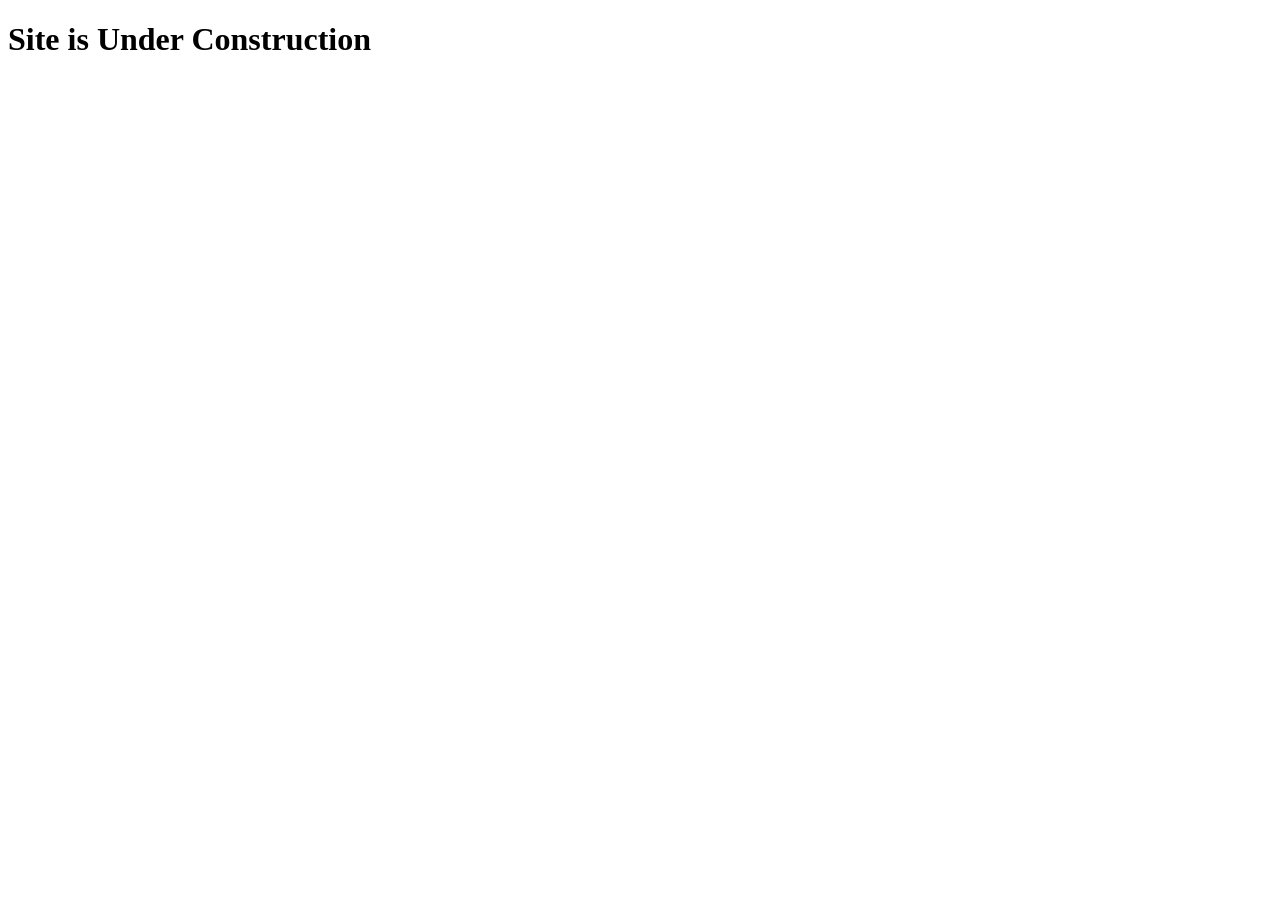
==== commit 02f021f8: "Reset Branch" ====
--- a/index.html
+++ b/index.html
@@ -3,95 +3,12 @@
 <head>
 <meta charset="UTF-8">
 <meta name="viewport" content="width=device-width, initial-scale=1.0">
-<title>For Flora Mae</title>
+<title>Test</title>
 <link rel="preconnect" href="https://fonts.googleapis.com">
 <link rel="preconnect" href="https://fonts.gstatic.com" crossorigin>
 <link href="https://fonts.googleapis.com/css2?family=Caveat:wght@500;600&family=EB+Garamond:ital,wght@0,400;0,500;1,400&family=Cormorant+Garamond:ital@1&display=swap" rel="stylesheet">
-<link rel="stylesheet" href="style.css">
 </head>
 <body>
-
-  <!-- ambient drifting light, purely decorative -->
-  <div class="haze" aria-hidden="true"></div>
-
-  <!-- STAGE ONE: the closed envelope -->
-  <main id="envelope-stage" class="stage">
-    <div class="envelope-scene">
-
-      <!-- decorative flower sprigs, purely visual -->
-      <svg class="flower flower--left flower--wine" viewBox="0 0 70 110" aria-hidden="true">
-        <path class="flower__stem" d="M35 108 C33 80 45 66 38 44" />
-        <path class="flower__leaf" d="M37 78 C24 74 20 62 30 62 C37 66 38 72 37 78 Z" />
-        <g class="flower__head" transform="translate(36 26)">
-          <ellipse class="flower__petal" rx="7" ry="13" transform="rotate(0)" />
-          <ellipse class="flower__petal" rx="7" ry="13" transform="rotate(72)" />
-          <ellipse class="flower__petal" rx="7" ry="13" transform="rotate(144)" />
-          <ellipse class="flower__petal" rx="7" ry="13" transform="rotate(216)" />
-          <ellipse class="flower__petal" rx="7" ry="13" transform="rotate(288)" />
-          <circle class="flower__center" r="5" />
-        </g>
-      </svg>
-
-      <svg class="flower flower--right flower--gold" viewBox="0 0 70 110" aria-hidden="true">
-        <path class="flower__stem" d="M35 108 C37 78 26 64 33 42" />
-        <path class="flower__leaf" d="M33 76 C46 71 50 60 40 60 C33 64 32 70 33 76 Z" />
-        <g class="flower__head" transform="translate(34 24)">
-          <ellipse class="flower__petal" rx="6.5" ry="12" transform="rotate(0)" />
-          <ellipse class="flower__petal" rx="6.5" ry="12" transform="rotate(72)" />
-          <ellipse class="flower__petal" rx="6.5" ry="12" transform="rotate(144)" />
-          <ellipse class="flower__petal" rx="6.5" ry="12" transform="rotate(216)" />
-          <ellipse class="flower__petal" rx="6.5" ry="12" transform="rotate(288)" />
-          <circle class="flower__center" r="4.5" />
-        </g>
-      </svg>
-
-      <svg class="flower flower--small flower--rose" viewBox="0 0 70 110" aria-hidden="true">
-        <path class="flower__stem" d="M35 108 C36 90 30 80 34 64" />
-        <path class="flower__leaf" d="M33 88 C22 85 19 76 27 76 C32 79 33 84 33 88 Z" />
-        <g class="flower__head" transform="translate(34 50)">
-          <ellipse class="flower__petal" rx="5" ry="9" transform="rotate(0)" />
-          <ellipse class="flower__petal" rx="5" ry="9" transform="rotate(72)" />
-          <ellipse class="flower__petal" rx="5" ry="9" transform="rotate(144)" />
-          <ellipse class="flower__petal" rx="5" ry="9" transform="rotate(216)" />
-          <ellipse class="flower__petal" rx="5" ry="9" transform="rotate(288)" />
-          <circle class="flower__center" r="3.5" />
-        </g>
-      </svg>
-
-      <button id="envelope" class="envelope" aria-label="Open the letter">
-        <span class="envelope__shadow" aria-hidden="true"></span>
-        <span class="envelope__back" aria-hidden="true"></span>
-        <span class="envelope__flap" aria-hidden="true"></span>
-        <span class="envelope__body" aria-hidden="true"></span>
-        <span class="envelope__seal" aria-hidden="true">Moon</span>
-        <span class="envelope__label">
-          <span class="envelope__to"></span>
-          <span class="envelope__name">Flora Mae</span>
-        </span>
-      </button>
-    </div>
-    <p class="stage__hint">tap the seal to open</p>
-  </main>
-
-  <!-- STAGE TWO: the unfolded letter -->
-  <section id="letter-stage" class="stage stage--letter" aria-hidden="true">
-    <article class="letter">
-      <header class="letter__head">
-        <p class="letter__place-date" id="letter-date"></p>
-      </header>
-
-      <p class="letter__recipient" id="letter-recipient"></p>
-
-      <div class="letter__body" id="letter-body"></div>
-
-      <footer class="letter__sign" id="letter-sign">
-        <p class="letter__closing" id="letter-closing"></p>
-        <p class="letter__signature" id="letter-signature"></p>
-      </footer>
-    </article>
-  </section>
-
-  <script src="data.js"></script>
-  <script src="script.js"></script>
+ <h1>Site is Under Construction</h1>
 </body>
 </html>
